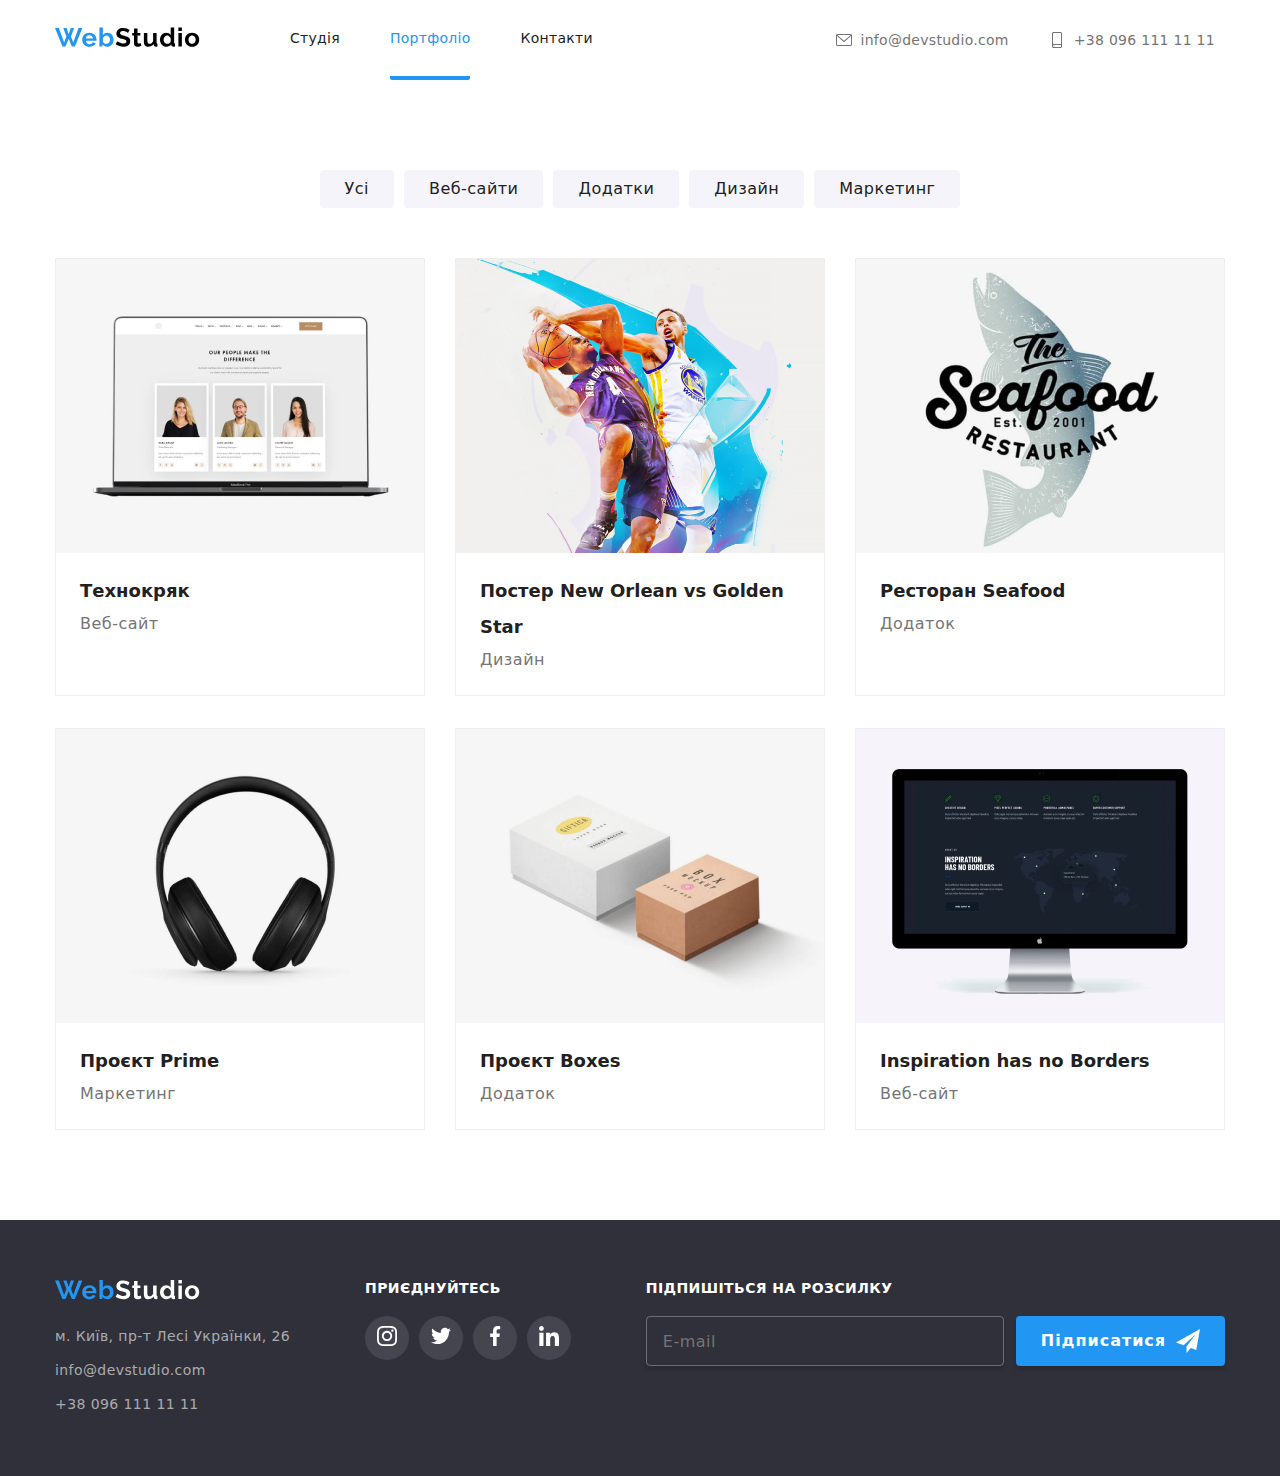
==== portfolio.html @ 39cbab8d "update 06/05" ====
<!DOCTYPE html>
<html lang="en">
<head>
    <meta charset="UTF-8">
    <meta name="viewport" content="width=device-width, initial-scale=1.0">
    <title>Porfolio</title>
    <link rel="stylesheet" type="text/css" href="./style.css" />
    <link rel="preconnect" href="https://fonts.googleapis.com" />
    <link rel="preconnect" href="https://fonts.gstatic.com" crossorigin />
    <link
      rel="stylesheet"
      href="https://cdnjs.cloudflare.com/ajax/libs/modern-normalize/1.0.0/modern-normalize.min.css"
    />

    <link
      href="https://fonts.googleapis.com/css2?family=Grandstander:ital,wght@0,100..900;1,100..900&family=Kodchasan:wght@700&family=Montserrat+Alternates:ital,wght@0,100;0,200;0,300;0,400;0,500;0,600;0,700;0,800;0,900;1,100;1,200;1,300;1,400;1,500;1,600;1,700;1,800;1,900&family=Roboto:ital,wght@0,100;0,300;0,400;0,500;0,700;0,900;1,100;1,300;1,400;1,500;1,700;1,900&display=swap"
      rel="stylesheet"
    />
</head>
<body>
    <header class="header">
        <div class="container">
          <div class="header-wraper">
            <a href="#">
              <img
                class="header-img"
                src="./images/WebStudio.svg"
                width="145"
                height="31"
              />
            </a>
  
            <nav class="nav-wraper">
              <ul class="header-list">
                <li class="header-item">
                  <a href="/index.html">Студія</a>
                </li>
                <li class="header-item active">
                  <a href="/portfolio.html">Портфоліо</a>
                </li>
                <li class="header-item">
                  <a href="#footer">Контакти</a>
                </li>
              </ul>
            </nav>
            <address class="address-wraper">
              <a class="header-link email" href="mailto:info@devstudio.com"
                >info@devstudio.com</a
              >
              <a class="header-link phone" href="tel:+380961111111"
                >+38 096 111 11 11</a
              >
            </address>
          </div>
        </div>
      </header>
      <main> 
        <section class="portfolio-section">
            <h1 class="portfolio-title">Наше портфолио</h1>
            <div class="container">
            <ul class="filter-list">
                <li class="filter-item">Усі</li>
                <li class="filter-item">Веб-сайти</li>
                <li class="filter-item">Додатки</li>
                <li class="filter-item">Дизайн</li>
                <li class="filter-item">Маркетинг</li>
            </ul>
            <ul class="portfolio-list">
                <li class="portfolio-item">
                    <a href="#">
                        <div class="thumb">
                            <img src="./images/laptop.png" alt="картинка"/>
                            <div class="thumb-overlay">Ресурс пропонує комплексні пропозиції з різним рівнем функціоналу та сервісів. Все це дозволить відвідувачу отримати вичерпні відомості про компанію чи приватну особу.</div>
                        </div>
                        <div class="description-box">
                            <h3>Технокряк </h3>
                            <p>Веб-сайт</p>
                        </div>
                    </a>
                </li>
                <li class="portfolio-item">
                    <a href="#">
                        <div class="thumb">
                            <img src="./images/poster.png" alt="картинка"/>
                            <div class="thumb-overlay">Ресурс пропонує комплексні пропозиції з різним рівнем функціоналу та сервісів. Все це дозволить відвідувачу отримати вичерпні відомості про компанію чи приватну особу.</div>
                        </div>
                        <div class="description-box">
                            <h3>Постер New Orlean vs Golden Star </h3>
                            <p>Дизайн</p>
                        </div>
                    </a>
                </li>
                <li class="portfolio-item">
                    <a href="#">
                        <div class="thumb">
                            <img src="./images/poster2.png" alt="картинка"/>
                            <div class="thumb-overlay">Ресурс пропонує комплексні пропозиції з різним рівнем функціоналу та сервісів. Все це дозволить відвідувачу отримати вичерпні відомості про компанію чи приватну особу.</div>
                        </div>
                        <div class="description-box">
                            <h3>Ресторан Seafood</h3>
                            <p>Додаток</p>
                        </div>
                    </a>
                </li>
                <li class="portfolio-item">
                    <a href="#">
                        <div class="thumb">
                            <img src="./images/poster3.png" alt="картинка"/>
                            <div class="thumb-overlay">Ресурс пропонує комплексні пропозиції з різним рівнем функціоналу та сервісів. Все це дозволить відвідувачу отримати вичерпні відомості про компанію чи приватну особу.</div>
                        </div>
                        <div class="description-box">
                            <h3>Проєкт Prime</h3>
                            <p>Маркетинг</p>
                        </div>
                    </a>
                </li>
                <li class="portfolio-item">
                    <a href="#">
                        <div class="thumb">
                            <img src="./images/poster4.png" alt="картинка"/>
                            <div class="thumb-overlay">Ресурс пропонує комплексні пропозиції з різним рівнем функціоналу та сервісів. Все це дозволить відвідувачу отримати вичерпні відомості про компанію чи приватну особу.</div>
                        </div>
                        <div class="description-box">
                            <h3>Проєкт Boxes</h3>
                            <p>Додаток</p>
                        </div>
                    </a>
                </li>
                <li class="portfolio-item">
                    <a href="#">
                        <div class="thumb">
                            <img src="./images/poster5.png" alt="картинка"/>
                            <div class="thumb-overlay">Ресурс пропонує комплексні пропозиції з різним рівнем функціоналу та сервісів. Все це дозволить відвідувачу отримати вичерпні відомості про компанію чи приватну особу.</div>
                        </div>
                        <div class="description-box">
                            <h3>Inspiration has no Borders</h3>
                            <p>Веб-сайт</p>
                        </div>
                    </a>
                </li>
            </ul>
        </div>
        </section>
      </main>
    <!-- footer -->
    <footer id="footer">
        <div class="container">
          <div class="footer-wraper">
            <address>
              <a href="/index.html"
                ><img src="./images/WebStudio_white.svg" alt="site-logo"
              /></a>
              <ul class="adress-list">
                <li class="adress-item">
                  <a
                    href="https://maps.app.goo.gl/xjwwXHr3eeSbqY2g6"
                    target="_blank"
                    >м. Київ, пр-т Лесі Українки, 26</a
                  >
                </li>
                <li class="adress-item">
                  <a href="mailto:info@devstudio.com">info@devstudio.com</a>
                </li>
                <li class="adress-item">
                  <a href="tel:+380961111111">+38 096 111 11 11</a>
                </li>
              </ul>
            </address>
            <div class="social-wraper">
              <h2>приєднуйтесь</h2>
              <ul class="social-list">
                <li class="social-item">
                  <a href="#">
                    <svg width="20" height="20" fill="#fff">
                      <use
                        href="./images/icons/sprite.svg#icon-instagram_new"
                      ></use>
                    </svg>
                  </a>
                </li>
                <li class="social-item">
                  <a href="#">
                    <svg width="20" height="20" fill="#fff">
                      <use
                        href="./images/icons/sprite.svg#icon-twitter-new"
                      ></use>
                    </svg>
                  </a>
                </li>
                <li class="social-item">
                  <a href="#">
                    <svg width="20" height="20" fill="#fff">
                      <use
                        href="./images/icons/sprite.svg#icon-facebook-new"
                      ></use>
                    </svg>
                  </a>
                </li>
                <li class="social-item">
                  <a href="#">
                    <svg width="20" height="20" fill="#fff">
                      <use
                        href="./images/icons/sprite.svg#icon-linkedin_new"
                      ></use>
                    </svg>
                  </a>
                </li>
              </ul>
            </div>
            <div class="form-wraper">
              <h2>Підпишіться на розсилку</h2>
              <form class="footer-form">
                <input class="form-input" type="email" placeholder="E-mail"/>
                <button type="button" class="form-btn">Підписатися
                  <svg width="24" height="24" fill="#fff">
                    <use
                      href="./images/icons/sprite.svg#icon-send"
                    ></use>
                  </svg>
                </button>
              </form>
            </div>
          </div>
        </div>
      </footer>
</body>
</html>
---- style.css ----
*,
*::before,
*::after {
  box-sizing: border-box;
}

body {
  font-family: "Roboto", sans-serif;
  font-style: normal;
  color: #212121;
  margin: 0;
}

h1,
h2,
h3,
h4 {
  font-weight: 700px;
  margin: 0;
}

ul {
  list-style: none;
  padding: 0;
  margin: 0;
}

p {
  margin: 0;
}

a {
  text-decoration: none;
  color: currentcolor;
}

main {
  padding: 80px 0 0 0;
}

.header {
  height: 80px;
  display: flex;
  position: fixed;
  background-color: #fff;
  width: 100%;
  z-index: 1;
}

.container {
  padding: 0 15px;
  margin: 0 auto;
  width: 1200px;
  /* @media screen and (min-width: 480px ){
        width: 480px;
    }
    @media screen and (min-width: 768px ){
        width: 768px;
    }
    @media screen and (min-width: 1200px ){
        width: 1200px;
    } */
}

/* style header */

.header-wraper {
  display: flex;
  align-items: center;
  height: 100%;
}

.nav-wraper {
  margin-left: 90px;
  height: 100%;
}

.header-list {
  display: flex;
  height: 100%;
}
.header-item {
  display: flex;
  align-items: center;
  font-size: 14px;
  font-style: normal;
  font-weight: 500;
  line-height: normal;
  letter-spacing: 0.28px;
  margin-left: 50px;
  border-bottom: solid 4px transparent;
}
.header-item:first-child {
  margin-left: 0;
}
.header-item > a {
  padding: 5px 0;
}
.header-item:hover {
  color: #2196f3;
  border-bottom: solid 4px #2196f3;
  border-radius: 2px;
}
.active {
  color: #2196f3;
  border-bottom: solid 4px #2196f3;
  border-radius: 2px;
}
.header-item:active {
  color: #2196f3;
}

.address-wraper {
  margin-left: auto;
}
.header-link {
  padding: 5px 10px 5px 25px;
  color: #757575;
  font-size: 14px;
  font-style: normal;
  font-weight: 500;
  line-height: normal;
  letter-spacing: 0.28px;
}
/* .header-link:hover{
    color: #2196F3;
} */

.email {
  display: inline-block;
  background-image: url(./images/icons/envelope.svg);
  background-repeat: no-repeat;
  background-size: 16px 16px;
  background-position: left;
}
.header-link.email:hover {
  filter: invert(46%) sepia(39%) saturate(2694%) hue-rotate(185deg)
    brightness(99%) contrast(93%);
}
.phone {
  display: inline-block;
  background-image: url(./images/icons/smartphone.svg);
  background-repeat: no-repeat;
  background-size: 16px 16px;
  background-position: left;
  margin-left: 25px;
}
.header-link.phone:hover {
  filter: invert(46%) sepia(39%) saturate(2694%) hue-rotate(185deg)
    brightness(99%) contrast(93%);
}

/* section hero */

.hero-section {
  background-image: linear-gradient(
      rgba(47, 48, 58, 0.4),
      rgba(47, 48, 58, 0.4)
    ),
    url(./images/Img.png);
  background-repeat: no-repeat;
  background-position: center;
  height: 600px;
  /* text-align: center;
    align-content: center; */
  display: flex;
  flex-direction: column;
  justify-content: center;
  align-items: center;
  max-width: 1600px;
  margin: 0 auto;
}
.hero-title {
  color: #fff;
  text-align: center;
  font-size: 44px;
  font-weight: 900;
  line-height: 60px; /* 136.364% */
  letter-spacing: 2.64px;
  text-transform: uppercase;
  width: 690px;
  margin-top: 0;
  margin-bottom: 30px;
}
.hero-btn {
  display: flex;
  justify-content: center;
  align-items: center;
  border-radius: 4px;
  background: #2196f3;
  box-shadow: 0px 4px 4px 0px rgba(0, 0, 0, 0.15);
  color: #fff;
  font-family: Roboto;
  font-size: 16px;
  font-style: normal;
  font-weight: 700;
  line-height: 30px; /* 187.5% */
  letter-spacing: 0.96px;
  padding: 10px 32px;
  border: none;
}
/* section benefit */

.benefit {
  padding: 90px 0 110px 0;
}

.benefit-title {
  display: none;
}
.benefit-list {
  display: flex;
  justify-content: space-between;
}
.benefit-item {
  width: 270px;
}
.benefit-item_image {
  width: 100%;
  height: 120px;
  background-color: #f5f4fa;
  background-repeat: no-repeat;
  background-position: center;
}
.first {
  background-image: url(./images//icons/antenna.svg);
}
.second {
  background-image: url(./images//icons/clock.svg);
}
.third {
  background-image: url(./images//icons/diagram.svg);
}
.fourth {
  background-image: url(./images//icons/astronaut.svg);
}

.benefit-item_title {
  font-size: 14px;
  line-height: normal;
  letter-spacing: 0.42px;
  text-transform: uppercase;
  margin-top: 30px;
}
.benefit-item_text {
  color: #757575;
  font-size: 14px;
  font-weight: 400;
  line-height: 24px;
  letter-spacing: 0.42px;
  margin-top: 10px;
}
/* section about */
.about {
  padding: 0 0 90px 0;
}
.about-title {
  text-align: center;
  font-size: 36px;
  line-height: normal;
  letter-spacing: 1.08px;
}

.about-list {
  display: flex;
  justify-content: space-between;
  margin-top: 50px;
}

.about-item {
  position: relative;
}

.about-item img {
  display: block;
}
.about-item_overlay {
  position: absolute;
  bottom: 0;
  left: 0;
  display: flex;
  justify-content: center;
  align-items: center;
  width: 100%;
  height: 70px;
  background-color: rgba(47, 48, 58, 0.8);
  color: #fff;
  font-size: 14px;
  font-weight: 700;
  line-height: normal;
  letter-spacing: 0.42px;
  text-transform: uppercase;
}

/* section team */
.team {
  padding: 90px 0;
  background-color: #f5f4fa;
}
.team-title {
  text-align: center;
  font-size: 36px;
  line-height: normal;
  letter-spacing: 1.08px;
}
.team-list {
  display: flex;
  justify-content: space-between;
  margin-top: 50px;
}
.team-item {
  width: 270px;
  border-radius: 0px 0px 4px 4px;
  background: #fff;
  box-shadow: 0px 1px 3px 0px rgba(0, 0, 0, 0.12),
    0px 1px 1px 0px rgba(0, 0, 0, 0.14), 0px 2px 1px 0px rgba(0, 0, 0, 0.2);
}

.team-item_title {
  text-align: center;
  font-size: 16px;
  font-weight: 500;
  line-height: normal;
  letter-spacing: 0.48px;
  margin-top: 30px;
}
.team-item_text {
  color: #757575;
  text-align: center;
  font-size: 16px;
  font-weight: 400;
  line-height: normal;
  letter-spacing: 0.48px;
  margin-top: 10px;
}
.team-item_list {
  padding: 16px 32px 30px 32px;
  display: flex;
  justify-content: space-between;
}

.team-item_item {
  border-radius: 50%;
  width: 44px;
  height: 44px;
  display: flex;
  justify-content: center;
  align-items: center;
}

.team-item_item a {
  display: flex;
  justify-content: center;
  align-items: center;
  width: 100%;
  height: 100%;
}

.team-item_item:hover {
  background-color: #2196f3;
}
.team-item_item:hover svg path {
  fill: #fff;
}

/* section-clients */
.clients-section {
  padding: 90px 0 90px 0;
}

.clients-title {
  text-align: center;
  font-size: 36px;
  line-height: normal;
  letter-spacing: 1.08px;
}

.clients-list {
  display: flex;
  justify-content: space-between;
  align-items: center;
  margin-top: 50px;
}

.clients-item {
  width: 170px;
  height: 92px;
  border-radius: 4px;
  border: 1px solid #afb1b8;
}
.clients-item a {
  width: 100%;
  height: 100%;
  display: flex;
  justify-content: center;
  align-items: center;
}

.clients-item:hover {
  border-color: #2196f3;
}
.clients-item:hover svg {
  fill: #2196f3;
}
/* footer-section */

footer {
  padding: 60px 0;
  background-color: #2f303a;
}
.footer-wraper {
  display: flex;
  justify-content: space-between;
  align-items: flex-start;
}
.adress-list {
  margin-top: 20px;
}
.adress-item {
  margin-top: 10px;
  color: rgba(255, 255, 255, 0.6);
  font-size: 14px;
  font-weight: 400;
  line-height: 24px; /* 171.429% */
  letter-spacing: 0.42px;
  font-style: normal;
}
.adress-item:first-child {
  margin-top: 0;
}

.adress-item:hover {
  color: #fff;
}
.social-wraper h2 {
  color: #fff;
  font-size: 14px;
  line-height: normal;
  letter-spacing: 0.42px;
  text-transform: uppercase;
}

.social-list {
  display: flex;
  justify-content: space-between;
  align-items: center;
  margin-top: 20px;
}

.social-item {
  width: 44px;
  height: 44px;
  background-color: rgba(255, 255, 255, 0.1);
  border-radius: 50%;
  display: flex;
  justify-content: center;
  align-items: center;
  margin-left: 10px;
}

.social-item:first-child {
  margin-left: 0;
}
.social-item svg path {
  fill: #fff;
}

.social-item:hover {
  background-color: #2196f3;
}

.form-wraper h2 {
  color: #fff;
  font-size: 14px;
  line-height: normal;
  letter-spacing: 0.42px;
  text-transform: uppercase;
}

.footer-form {
  display: flex;
  margin-top: 20px;
}

.form-input {
  width: 358px;
  height: 50px;
  border-radius: 4px;
  border: 1px solid rgba(255, 255, 255, 0.3);
  background: rgba(33, 150, 243, 0);
  box-shadow: 0px 4px 4px 0px rgba(0, 0, 0, 0.15);
  color: rgba(255, 255, 255, 0.6);
  font-size: 16px;
  font-weight: 400;
  line-height: 20px; /* 125% */
  letter-spacing: 0.48px;
  padding: 15px 16px;
}

.form-btn {
  padding: 0 25px;
  height: 50px;
  border-radius: 4px;
  background: #2196f3;
  box-shadow: 0px 4px 4px 0px rgba(0, 0, 0, 0.15);
  color: #fff;
  text-align: center;
  font-size: 16px;
  font-weight: 700;
  line-height: 30px;
  letter-spacing: 0.96px;
  border: none;
  margin-left: 12px;
  cursor: pointer;
  display: flex;
  justify-content: center;
  align-items: center;
}

.form-btn:hover {
  background-color: #188ce8;
}

.form-btn svg {
  margin-left: 10px;
}

/* portfolio-sections */

.portfolio-section {
  padding: 90px 0;
}

.portfolio-title{
    display: none;
}
.filter-list {
  display: flex;
  justify-content: center;
  align-items: center;
  gap: 15px 10px;
}

.filter-item {
  padding: 6px 25px;
  height: 38px;
  border-radius: 4px;
  background: #f5f4fa;
  color: #212121;
  text-align: center;
  font-size: 16px;
  font-weight: 500;
  line-height: 26px;
  letter-spacing: 0.48px;
  cursor: pointer;
}

.filter-item:hover{
    color: #fff;
    border-radius: 4px;
    background-color: #2196F3;
    box-shadow: 0px 3px 1px 0px rgba(0, 0, 0, 0.10), 0px 1px 2px 0px rgba(0, 0, 0, 0.08), 0px 2px 2px 0px rgba(0, 0, 0, 0.12);
}

.portfolio-list{
    display: flex;
    justify-content: space-between;
    flex-wrap: wrap;
    gap: 32px 30px;
    margin-top: 50px;
}
.portfolio-item{
    width: 370px;
    border: 1px solid #EEE;

}
.portfolio-item:hover .thumb-overlay{
    transform: translateY(0);
}

.thumb{
    width: 100%;
    height: 294px;
    position: relative;
    overflow: hidden;
}
.thumb img{
    display: block;
}
 


.thumb-overlay{
    position: absolute;
    top: 0;
    left: 0;
    width: 100%;
    height: 100%;
    background: rgba(33, 150, 243, 0.90);
    display: flex;
    justify-content: center;
    transform: translateY(+100%);
    transition: transform 250ms ease;
    color: #FFF;
    font-size: 18px;
    font-weight: 400;
    line-height: 28px;
    letter-spacing: 0.54px;
    padding: 60px 24px;
}

.description-box{
    padding: 20px 24px;
    
}

.description-box h3{
    font-size: 18px;
    line-height: 36px; 
    
}

.description-box p{
    color: #757575;
    font-size: 16px;
    font-weight: 400;
    line-height: 30px; 
    letter-spacing: 0.48px;
    margin-top: auto;
}
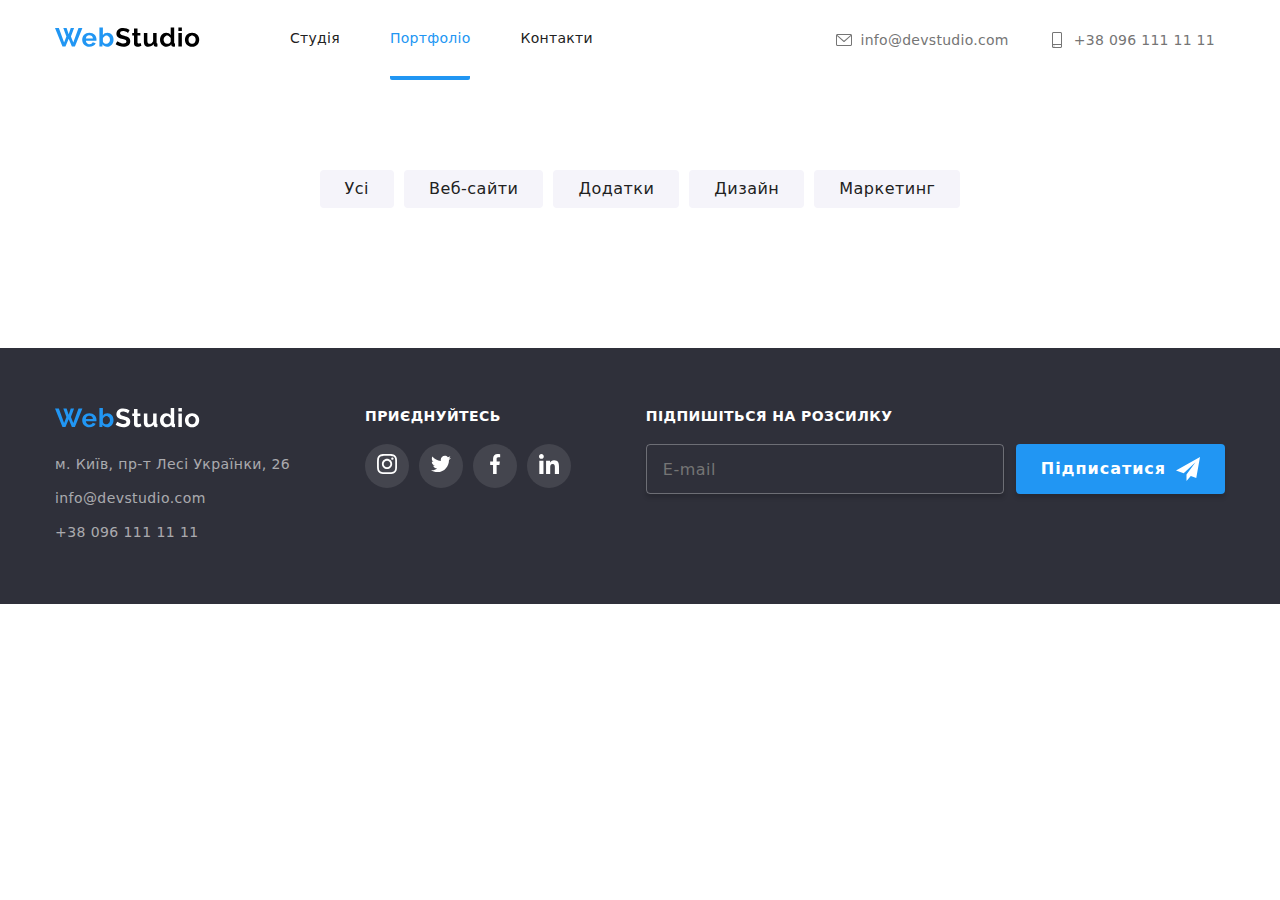
==== commit 85e2a346: "update script" ====
--- a/portfolio.html
+++ b/portfolio.html
@@ -33,10 +33,10 @@
             <nav class="nav-wraper">
               <ul class="header-list">
                 <li class="header-item">
-                  <a href="/index.html">Студія</a>
+                  <a href="./">Студія</a>
                 </li>
                 <li class="header-item active">
-                  <a href="/portfolio.html">Портфоліо</a>
+                  <a href="./portfolio.html">Портфоліо</a>
                 </li>
                 <li class="header-item">
                   <a href="#footer">Контакти</a>
@@ -59,14 +59,14 @@
             <h1 class="portfolio-title">Наше портфолио</h1>
             <div class="container">
             <ul class="filter-list">
-                <li class="filter-item">Усі</li>
-                <li class="filter-item">Веб-сайти</li>
-                <li class="filter-item">Додатки</li>
-                <li class="filter-item">Дизайн</li>
-                <li class="filter-item">Маркетинг</li>
+                <li class="filter-item" data-filter="all">Усі</li>
+                <li class="filter-item" data-filter="Веб-сайти">Веб-сайти</li>
+                <li class="filter-item" data-filter="Додатки">Додатки</li>
+                <li class="filter-item" data-filter="Дизайн">Дизайн</li>
+                <li class="filter-item" data-filter="Маркетинг">Маркетинг</li>
             </ul>
             <ul class="portfolio-list">
-                <li class="portfolio-item">
+                <li class="portfolio-item" data-item="Веб-сайти">
                     <a href="#">
                         <div class="thumb">
                             <img src="./images/laptop.png" alt="картинка"/>
@@ -78,7 +78,7 @@
                         </div>
                     </a>
                 </li>
-                <li class="portfolio-item">
+                <li class="portfolio-item" data-item="Дизайн">
                     <a href="#">
                         <div class="thumb">
                             <img src="./images/poster.png" alt="картинка"/>
@@ -90,7 +90,7 @@
                         </div>
                     </a>
                 </li>
-                <li class="portfolio-item">
+                <li class="portfolio-item" data-item="Додатки">
                     <a href="#">
                         <div class="thumb">
                             <img src="./images/poster2.png" alt="картинка"/>
@@ -102,7 +102,7 @@
                         </div>
                     </a>
                 </li>
-                <li class="portfolio-item">
+                <li class="portfolio-item" data-item="Маркетинг">
                     <a href="#">
                         <div class="thumb">
                             <img src="./images/poster3.png" alt="картинка"/>
@@ -114,7 +114,7 @@
                         </div>
                     </a>
                 </li>
-                <li class="portfolio-item">
+                <li class="portfolio-item" data-item="Додатки">
                     <a href="#">
                         <div class="thumb">
                             <img src="./images/poster4.png" alt="картинка"/>
@@ -126,7 +126,7 @@
                         </div>
                     </a>
                 </li>
-                <li class="portfolio-item">
+                <li class="portfolio-item" data-item="Веб-сайти">
                     <a href="#">
                         <div class="thumb">
                             <img src="./images/poster5.png" alt="картинка"/>
@@ -223,5 +223,6 @@
           </div>
         </div>
       </footer>
+      <script src="./js/filter.js"></script>
 </body>
 </html>--- a/style.css
+++ b/style.css
@@ -50,16 +50,16 @@
 .container {
   padding: 0 15px;
   margin: 0 auto;
-  width: 1200px;
-  /* @media screen and (min-width: 480px ){
+  width: 100%;
+  @media screen and (min-width: 480px ){
         width: 480px;
     }
     @media screen and (min-width: 768px ){
         width: 768px;
     }
     @media screen and (min-width: 1200px ){
-        width: 1200px;
-    } */
+      width: 1200px;
+    }
 }
 
 /* style header */
@@ -387,6 +387,7 @@
   height: 92px;
   border-radius: 4px;
   border: 1px solid #afb1b8;
+  
 }
 .clients-item a {
   width: 100%;
@@ -398,9 +399,18 @@
 
 .clients-item:hover {
   border-color: #2196f3;
+  animation: rotateY 5000ms infinite    500ms;
+  
+}
+.clients-item svg {
+  transition: fill 500ms linear, transform 500ms ease-in-out;
+
+  
 }
 .clients-item:hover svg {
   fill: #2196f3;
+  transform: scale(1.5);
+  
 }
 /* footer-section */
 
@@ -564,7 +574,7 @@
 
 .portfolio-list{
     display: flex;
-    justify-content: space-between;
+    /* justify-content: space-between; */
     flex-wrap: wrap;
     gap: 32px 30px;
     margin-top: 50px;
@@ -572,7 +582,11 @@
 .portfolio-item{
     width: 370px;
     border: 1px solid #EEE;
-
+   display: none;
+
+}
+.portfolio-item.filtred{
+  display: block;
 }
 .portfolio-item:hover .thumb-overlay{
     transform: translateY(0);
@@ -627,4 +641,26 @@
     line-height: 30px; 
     letter-spacing: 0.48px;
     margin-top: auto;
-}+}
+
+
+
+
+@keyframes rotateY {
+  0% {
+    transform: perspective(400px) rotateY(0deg);
+  }
+  25% {
+    transform: perspective(400px) rotateY(60deg);
+  }
+
+  50% {
+    transform: perspective(400px) rotateY(-60deg);
+  }
+  75% {
+    transform: perspective(400px) rotateY(600deg);
+  }
+  100% {
+    transform: perspective(400px) rotateY(0deg);
+  }
+}
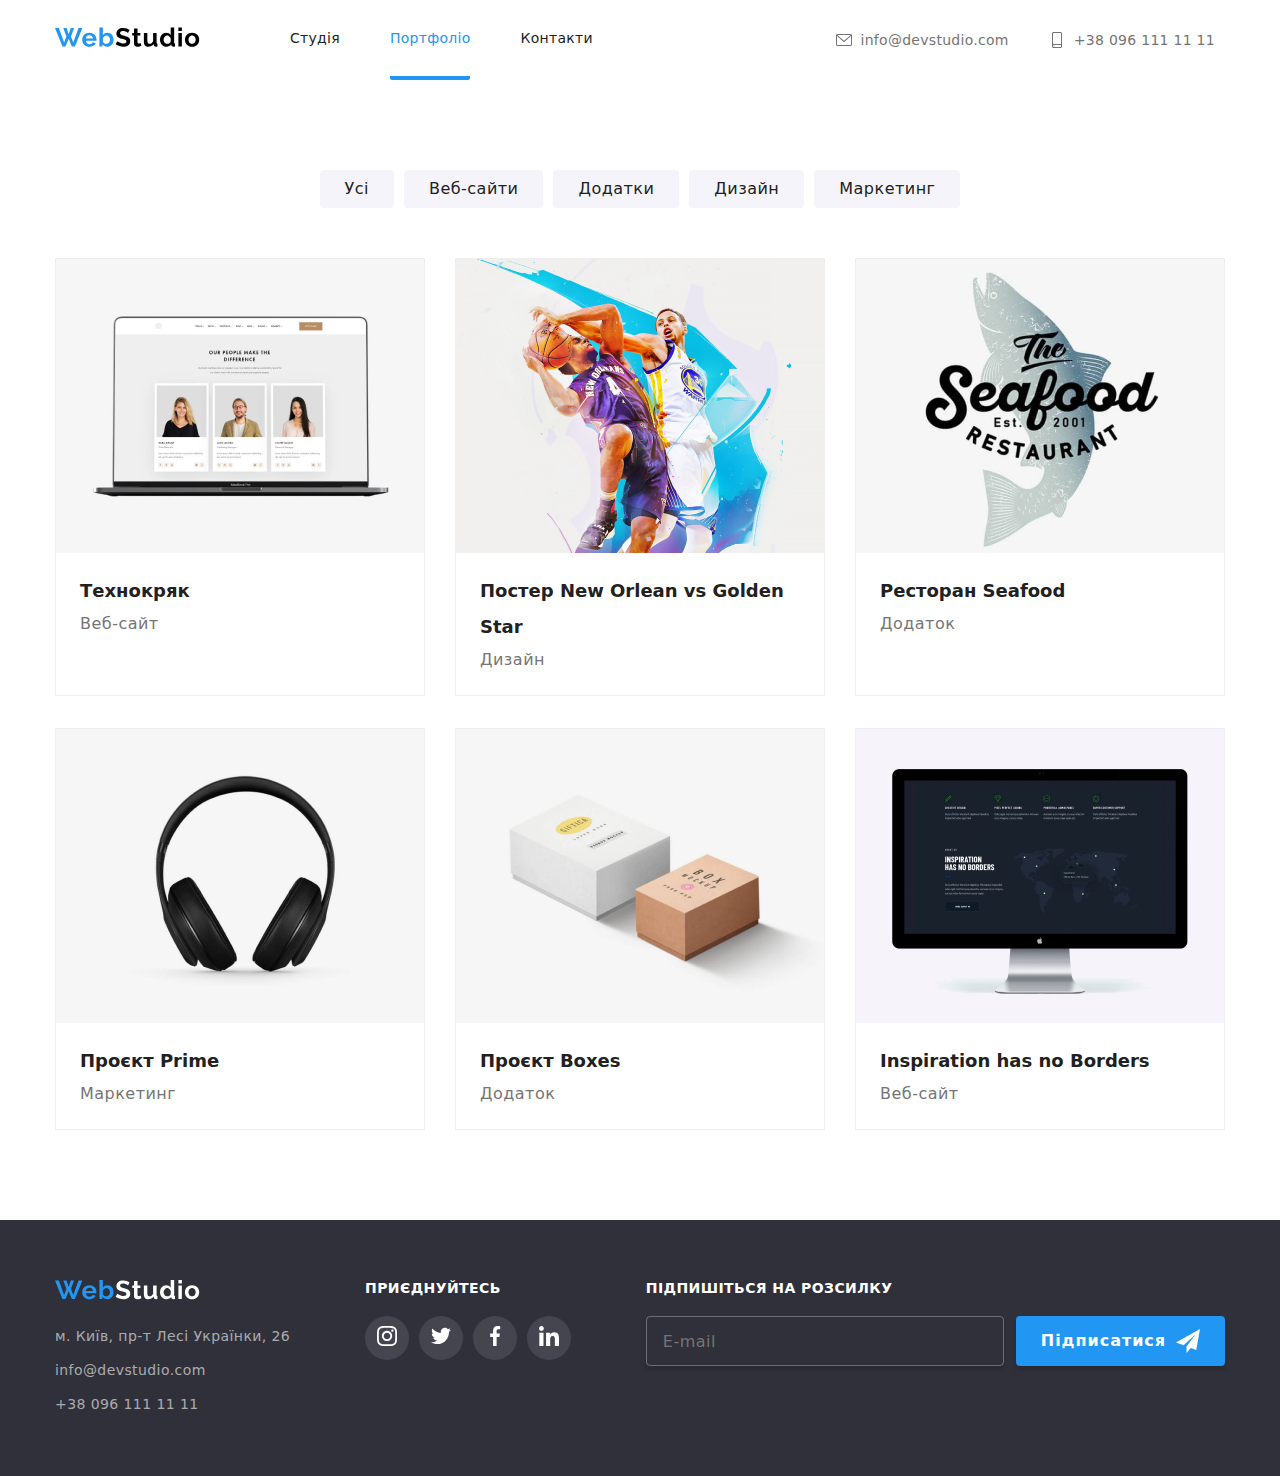
==== commit 3a577ecf: "update" ====
--- a/portfolio.html
+++ b/portfolio.html
@@ -66,7 +66,7 @@
                 <li class="filter-item" data-filter="Маркетинг">Маркетинг</li>
             </ul>
             <ul class="portfolio-list">
-                <li class="portfolio-item" data-item="Веб-сайти">
+                <li class="portfolio-item filtred" data-item="Веб-сайти">
                     <a href="#">
                         <div class="thumb">
                             <img src="./images/laptop.png" alt="картинка"/>
@@ -78,7 +78,7 @@
                         </div>
                     </a>
                 </li>
-                <li class="portfolio-item" data-item="Дизайн">
+                <li class="portfolio-item filtred" data-item="Дизайн">
                     <a href="#">
                         <div class="thumb">
                             <img src="./images/poster.png" alt="картинка"/>
@@ -90,7 +90,7 @@
                         </div>
                     </a>
                 </li>
-                <li class="portfolio-item" data-item="Додатки">
+                <li class="portfolio-item filtred" data-item="Додатки">
                     <a href="#">
                         <div class="thumb">
                             <img src="./images/poster2.png" alt="картинка"/>
@@ -102,7 +102,7 @@
                         </div>
                     </a>
                 </li>
-                <li class="portfolio-item" data-item="Маркетинг">
+                <li class="portfolio-item filtred" data-item="Маркетинг">
                     <a href="#">
                         <div class="thumb">
                             <img src="./images/poster3.png" alt="картинка"/>
@@ -114,7 +114,7 @@
                         </div>
                     </a>
                 </li>
-                <li class="portfolio-item" data-item="Додатки">
+                <li class="portfolio-item filtred" data-item="Додатки">
                     <a href="#">
                         <div class="thumb">
                             <img src="./images/poster4.png" alt="картинка"/>
@@ -126,7 +126,7 @@
                         </div>
                     </a>
                 </li>
-                <li class="portfolio-item" data-item="Веб-сайти">
+                <li class="portfolio-item filtred" data-item="Веб-сайти">
                     <a href="#">
                         <div class="thumb">
                             <img src="./images/poster5.png" alt="картинка"/>
--- a/style.css
+++ b/style.css
@@ -582,12 +582,13 @@
 .portfolio-item{
     width: 370px;
     border: 1px solid #EEE;
-   display: none;
+    display: none;
 
 }
 .portfolio-item.filtred{
   display: block;
 }
+
 .portfolio-item:hover .thumb-overlay{
     transform: translateY(0);
 }
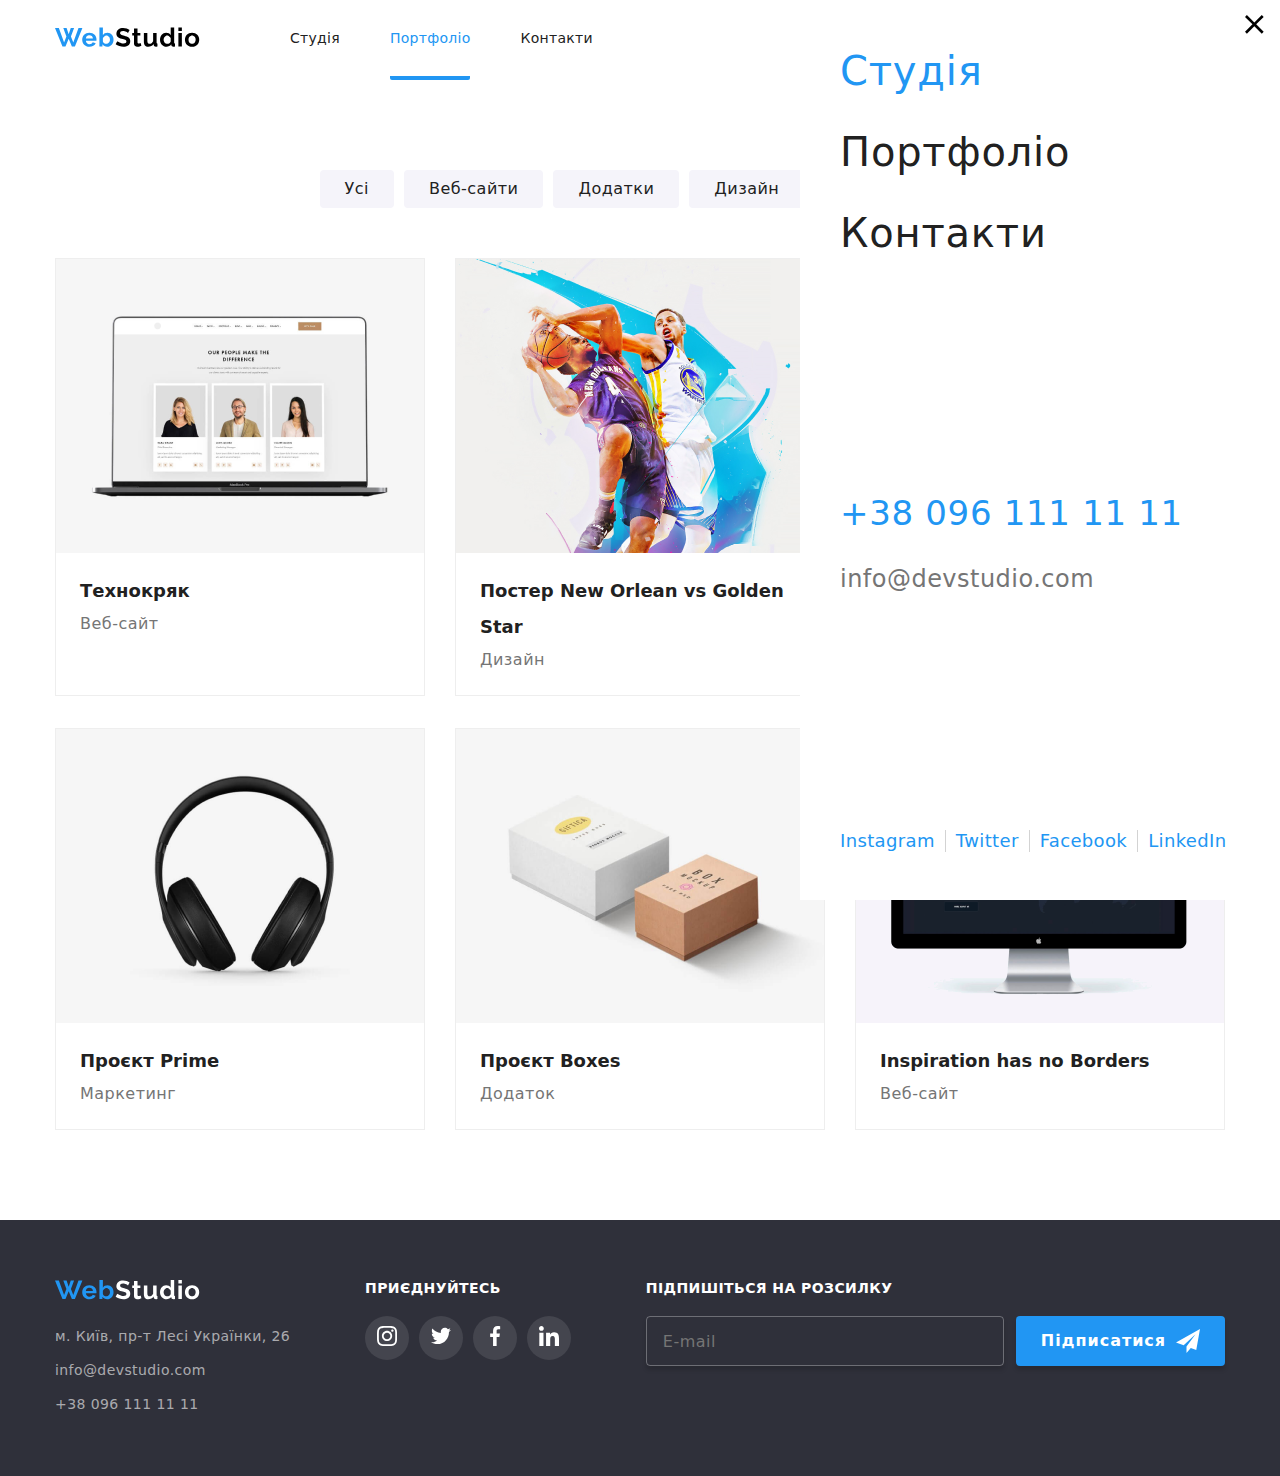
==== commit 6815eee2: "Lesson 10/06" ====
--- a/portfolio.html
+++ b/portfolio.html
@@ -51,6 +51,47 @@
                 >+38 096 111 11 11</a
               >
             </address>
+            <div class="mobile-menu_btn">
+              <svg width="20" height="20">
+                <use href="./images/icons/sprite.svg#icon-mobile-btn"></use>
+              </svg>
+            </div>
+            <div class="mobile-menu ">
+              <svg width="20" height="20" class="close-menu_btn">
+                <use href="./images/icons/sprite.svg#close-mobile-btn"></use>
+              </svg>
+              <nav class="mobile-nav_wraper">
+                <ul class="mobile-menu_list">
+                  <li class="mobile-item active">
+                    <a href="./">Студія</a>
+                  </li>
+                  <li class="mobile-item">
+                    <a href="./portfolio.html">Портфоліо</a>
+                  </li>
+                  <li class="mobile-item">
+                    <a href="#footer">Контакти</a>
+                  </li>
+                </ul>
+              </nav>
+              <address class="mobile-address_wraper">
+                <a class="mobile-link_phone" href="tel:+380961111111"
+                  >+38 096 111 11 11</a
+                >
+                <a class="mobile-link_email" href="mailto:info@devstudio.com"
+                  >info@devstudio.com</a
+                >
+              </address>
+              <ul class="mobile-social_list">
+                <li class="mobile-social_item">
+                  <a href="#">Instagram</a>
+                </li>
+                <li class="mobile-social_item">
+                  <a href="#">Twitter</a>
+                </li>
+                <li class="mobile-social_item"><a href="#">Facebook</a></li>
+                <li class="mobile-social_item"><a href="#">LinkedIn</a></li>
+              </ul>
+            </div>
           </div>
         </div>
       </header>
--- a/style.css
+++ b/style.css
@@ -71,8 +71,12 @@
 }
 
 .nav-wraper {
-  margin-left: 90px;
-  height: 100%;
+  display: none;
+  @media screen and (min-width: 768px ){
+    display: block;
+    margin-left: 90px;
+    height: 100%;
+}
 }
 
 .header-list {
@@ -101,7 +105,7 @@
   border-bottom: solid 4px #2196f3;
   border-radius: 2px;
 }
-.active {
+.header-item.active {
   color: #2196f3;
   border-bottom: solid 4px #2196f3;
   border-radius: 2px;
@@ -110,8 +114,17 @@
   color: #2196f3;
 }
 
+
 .address-wraper {
-  margin-left: auto;
+  display: none;
+  @media screen and (min-width: 768px) {
+    display: flex;
+    flex-direction: column;
+    margin-left: auto;
+  }
+  @media screen and (min-width: 1200px) {
+    flex-direction: row;
+  }
 }
 .header-link {
   padding: 5px 10px 5px 25px;
@@ -121,13 +134,13 @@
   font-weight: 500;
   line-height: normal;
   letter-spacing: 0.28px;
+  display: inline-block;
 }
 /* .header-link:hover{
     color: #2196F3;
 } */
 
 .email {
-  display: inline-block;
   background-image: url(./images/icons/envelope.svg);
   background-repeat: no-repeat;
   background-size: 16px 16px;
@@ -138,17 +151,26 @@
     brightness(99%) contrast(93%);
 }
 .phone {
-  display: inline-block;
   background-image: url(./images/icons/smartphone.svg);
   background-repeat: no-repeat;
   background-size: 16px 16px;
   background-position: left;
-  margin-left: 25px;
+  @media screen and (min-width: 1200px) {
+    margin-left: 25px;
+  }
 }
 .header-link.phone:hover {
   filter: invert(46%) sepia(39%) saturate(2694%) hue-rotate(185deg)
     brightness(99%) contrast(93%);
 }
+
+.mobile-menu_btn{
+  margin-left: auto;
+  @media screen and (min-width: 768px) {
+    display: none;
+  }
+}
+
 
 /* section hero */
 
@@ -157,10 +179,10 @@
       rgba(47, 48, 58, 0.4),
       rgba(47, 48, 58, 0.4)
     ),
-    url(./images/Img.png);
+    url(./images/Header_img_mob.png);
   background-repeat: no-repeat;
   background-position: center;
-  height: 600px;
+  height: 400px;
   /* text-align: center;
     align-content: center; */
   display: flex;
@@ -169,18 +191,57 @@
   align-items: center;
   max-width: 1600px;
   margin: 0 auto;
-}
+  background-size: cover;
+  @media screen and (min-width: 768px) {
+    background-image: linear-gradient(
+      rgba(47, 48, 58, 0.4),
+      rgba(47, 48, 58, 0.4)
+    ),
+    url(./images/Header_img_tab.png);
+    
+  }
+  @media screen and (min-width: 1200px) {
+    background-image: linear-gradient(
+      rgba(47, 48, 58, 0.4),
+      rgba(47, 48, 58, 0.4)
+    ),
+    url(./images/Img.png);
+    height: 600px;
+    
+  }
+}
+
+
+
+
+
+
+
+
+
 .hero-title {
   color: #fff;
   text-align: center;
-  font-size: 44px;
+  font-size: 26px;
   font-weight: 900;
-  line-height: 60px; /* 136.364% */
-  letter-spacing: 2.64px;
+  line-height: 42px; /* 136.364% */
+  letter-spacing: 1.56px;
   text-transform: uppercase;
-  width: 690px;
+  width: 100%;
   margin-top: 0;
   margin-bottom: 30px;
+  @media screen and (min-width: 480px) {
+    max-width: 390px;
+  }
+  @media screen and (min-width: 768px) {
+    
+  }
+  @media screen and (min-width: 1200px) {
+    font-size: 44px;
+    max-width: 690px;
+    letter-spacing: 2.64px;
+    line-height: 60px;
+  }
 }
 .hero-btn {
   display: flex;
@@ -210,10 +271,18 @@
 }
 .benefit-list {
   display: flex;
-  justify-content: space-between;
+  flex-wrap: wrap;
+  gap: 30px;
+  /* justify-content: space-between; */
 }
 .benefit-item {
-  width: 270px;
+  width: 100%;
+  @media screen and (min-width: 768px) {
+  width: 354px;
+  }
+  @media screen and (min-width: 1200px) {
+    width: 270px;
+  }
 }
 .benefit-item_image {
   width: 100%;
@@ -241,6 +310,10 @@
   letter-spacing: 0.42px;
   text-transform: uppercase;
   margin-top: 30px;
+  text-align: center;
+  @media screen and (min-width: 768px) {
+    text-align: start;
+  }
 }
 .benefit-item_text {
   color: #757575;
@@ -256,23 +329,50 @@
 }
 .about-title {
   text-align: center;
-  font-size: 36px;
-  line-height: normal;
-  letter-spacing: 1.08px;
+  font-size: 28px;
+  line-height: normal;
+  letter-spacing: 0.84px;
+  @media screen and (min-width: 1200px) {
+    font-size: 36px;
+    letter-spacing: 1.08px;
+  }
 }
 
 .about-list {
   display: flex;
+  flex-wrap: wrap;
   justify-content: space-between;
-  margin-top: 50px;
+  margin-top: 30px;
+  gap: 30px;
+  @media screen and (min-width: 768px) {
+    gap: unset;
+  }
+  @media screen and (min-width: 1200px) {
+    margin-top: 50px;
+  }
 }
 
 .about-item {
   position: relative;
+  width: 100%;
+  height: 240px;
+  @media screen and (min-width: 768px) {
+    width: 240px;
+  }
+  @media screen and (min-width: 1200px) {
+    width: auto;
+    height: auto;
+  }
 }
 
 .about-item img {
   display: block;
+  width: 100%;
+  height: 100%;
+  object-fit: cover;
+  @media screen and (min-width: 1200px) {
+    width: auto;
+  }
 }
 .about-item_overlay {
   position: absolute;
@@ -290,6 +390,7 @@
   line-height: normal;
   letter-spacing: 0.42px;
   text-transform: uppercase;
+
 }
 
 /* section team */
@@ -299,21 +400,42 @@
 }
 .team-title {
   text-align: center;
-  font-size: 36px;
-  line-height: normal;
-  letter-spacing: 1.08px;
+  font-size: 28px;
+  line-height: normal;
+  letter-spacing: 0.84px;
+  @media screen and (min-width: 1200px) {
+    font-size: 36px;
+    letter-spacing: 1.08px;
+  }
 }
 .team-list {
   display: flex;
-  justify-content: space-between;
-  margin-top: 50px;
+  flex-wrap: wrap;
+  justify-content: center;
+  margin-top: 30px;
+  gap: 30px;
+  @media screen and (min-width: 1200px) {
+    margin-top: 50px;
+  }
 }
 .team-item {
-  width: 270px;
+  width: 100%;
   border-radius: 0px 0px 4px 4px;
   background: #fff;
   box-shadow: 0px 1px 3px 0px rgba(0, 0, 0, 0.12),
     0px 1px 1px 0px rgba(0, 0, 0, 0.14), 0px 2px 1px 0px rgba(0, 0, 0, 0.2);
+    @media screen  and (min-width: 768px){
+      width:354px;
+      
+    }
+    @media screen  and (min-width: 1200px){
+      width: 270px;
+      
+    }
+}
+
+.team-item img{
+  width: 100%;
 }
 
 .team-item_title {
@@ -334,9 +456,12 @@
   margin-top: 10px;
 }
 .team-item_list {
-  padding: 16px 32px 30px 32px;
+  padding: 16px 0 30px 0;
+  width: 180px;
   display: flex;
   justify-content: space-between;
+  margin-left: auto;
+  margin-right: auto;
 }
 
 .team-item_item {
@@ -370,23 +495,45 @@
 
 .clients-title {
   text-align: center;
-  font-size: 36px;
-  line-height: normal;
-  letter-spacing: 1.08px;
+  font-size: 28px;
+  line-height: normal;
+  letter-spacing: 0.84px;
+  @media screen and (min-width: 1200px) {
+    font-size: 36px;
+    letter-spacing: 1.08px;
+  }
 }
 
 .clients-list {
   display: flex;
+  flex-wrap: wrap;
   justify-content: space-between;
   align-items: center;
-  margin-top: 50px;
+  margin-top: 30px;
+  gap: 30px;
+  @media screen and (min-width: 1200px) {
+    margin-top: 50px;
+  }
 }
 
 .clients-item {
-  width: 170px;
+  width: 100%;
   height: 92px;
   border-radius: 4px;
   border: 1px solid #afb1b8;
+
+  @media screen and (min-width: 400px) {
+    width: 170px;
+  }
+  @media screen and (min-width: 480px) {
+    width: 210px;
+  }
+  @media screen and (min-width: 768px) {
+    width: 226px;
+  }
+  @media screen and (min-width: 1200px) {
+    width: 170px;
+  }
   
 }
 .clients-item a {
@@ -420,8 +567,25 @@
 }
 .footer-wraper {
   display: flex;
-  justify-content: space-between;
-  align-items: flex-start;
+  flex-wrap: wrap;
+  justify-content: flex-start;
+  align-items: center;
+  flex-direction: column;
+  @media screen and (min-width: 768px) {
+    justify-content: space-around;
+    flex-direction: row;
+    align-items: flex-start;
+  }
+  @media screen and (min-width: 1200px) {
+    justify-content:space-between;
+    align-items: flex-start;
+  }
+}
+.footer-wraper address{
+  text-align: center;
+  @media screen and (min-width: 1200px) {
+    text-align: initial;
+  }
 }
 .adress-list {
   margin-top: 20px;
@@ -442,6 +606,16 @@
 .adress-item:hover {
   color: #fff;
 }
+.social-wraper {
+  text-align: center;
+  margin-top: 60px;
+  @media screen and (min-width: 768px) {
+    margin-top: 0;
+  }
+  @media screen and (min-width: 1200px) {
+    text-align: initial;
+  }
+}
 .social-wraper h2 {
   color: #fff;
   font-size: 14px;
@@ -479,6 +653,21 @@
   background-color: #2196f3;
 }
 
+.form-wraper{
+  width: 100%;
+  margin-top: 60px;
+  text-align: center;
+  @media screen and (min-width: 768px) {
+    
+    margin-left: auto;
+    margin-right: auto;
+  }
+  @media screen and (min-width: 1200px) {
+    margin: 0;
+    text-align: initial;
+    width: auto;
+  }
+}
 .form-wraper h2 {
   color: #fff;
   font-size: 14px;
@@ -488,12 +677,19 @@
 }
 
 .footer-form {
-  display: flex;
+  
+  display: flex;
+  flex-wrap: wrap;
   margin-top: 20px;
+  flex-direction: column;
+  align-items: center;
+@media screen and (min-width: 1200px) {
+  flex-direction: row;
+}
 }
 
 .form-input {
-  width: 358px;
+  width: 100%;
   height: 50px;
   border-radius: 4px;
   border: 1px solid rgba(255, 255, 255, 0.3);
@@ -505,9 +701,16 @@
   line-height: 20px; /* 125% */
   letter-spacing: 0.48px;
   padding: 15px 16px;
+  @media screen and (min-width: 480px) {
+    width: 450px;
+  }
+  @media screen and (min-width: 1200px) {
+    width: 358px;
+  }
 }
 
 .form-btn {
+  width: fit-content;
   padding: 0 25px;
   height: 50px;
   border-radius: 4px;
@@ -520,11 +723,15 @@
   line-height: 30px;
   letter-spacing: 0.96px;
   border: none;
-  margin-left: 12px;
+  margin-top: 20px;
   cursor: pointer;
   display: flex;
   justify-content: center;
   align-items: center;
+  @media screen and (min-width: 1200px) {
+    margin-top: 0;
+    margin-left: 12px;
+  }
 }
 
 .form-btn:hover {
@@ -546,9 +753,13 @@
 }
 .filter-list {
   display: flex;
+  flex-wrap: wrap;
+  justify-content: flex-start;
+  align-items: center;
+  gap: 15px 10px;
+@media screen and (min-width: 768px) {
   justify-content: center;
-  align-items: center;
-  gap: 15px 10px;
+}
 }
 
 .filter-item {
@@ -565,6 +776,13 @@
   cursor: pointer;
 }
 
+.filter-item.active{
+  color: #fff;
+    border-radius: 4px;
+    background-color: #2196F3;
+    box-shadow: 0px 3px 1px 0px rgba(0, 0, 0, 0.10), 0px 1px 2px 0px rgba(0, 0, 0, 0.08), 0px 2px 2px 0px rgba(0, 0, 0, 0.12);
+}
+
 .filter-item:hover{
     color: #fff;
     border-radius: 4px;
@@ -574,15 +792,23 @@
 
 .portfolio-list{
     display: flex;
-    /* justify-content: space-between; */
     flex-wrap: wrap;
     gap: 32px 30px;
     margin-top: 50px;
 }
 .portfolio-item{
-    width: 370px;
+    width: 100%;
     border: 1px solid #EEE;
     display: none;
+    @media screen and (min-width: 480px) {
+      width: 450px;
+    }
+    @media screen and (min-width: 768px) {
+      width: 354px;
+    }
+    @media screen and (min-width: 1200px) {
+      width: 370px;
+    }
 
 }
 .portfolio-item.filtred{
@@ -598,9 +824,13 @@
     height: 294px;
     position: relative;
     overflow: hidden;
+    
 }
 .thumb img{
     display: block;
+    width: 100%;
+    height: 100%;
+    object-fit: cover;
 }
  
 
@@ -644,8 +874,95 @@
     margin-top: auto;
 }
 
-
-
+/* mobile-menu */
+.mobile-menu{
+  position: absolute;
+  top: 0;
+  right: 0;
+  width: 100%;
+  height: 100vh;
+  background-color: #FFF;
+  padding: 48px 40px;
+  flex-direction: column;
+  display: flex;
+  @media screen and (min-width: 480px) {
+    width: 480px;
+  }
+  
+}
+.mobile-menu.is-active{
+
+}
+
+.close-menu_btn{
+  position: absolute;
+  top: 15px;
+  right: 15px;
+}
+
+.mobile-item{
+font-size: 40px;
+font-weight: 500;
+line-height: normal;
+letter-spacing: 0.8px;
+margin-top: 35px;
+}
+.mobile-item:first-child{
+  margin-top: 0;
+}
+
+.mobile-item.active{
+  color: #2196F3;
+}
+.mobile-item:hover{
+  color: #2196F3;
+}
+
+.mobile-address_wraper{
+  display: flex;
+  flex-direction: column;
+  margin-top: auto;
+}
+.mobile-link_phone{
+  color: #2196F3;
+  font-size: 34px;
+  font-style: normal;
+  font-weight: 500;
+  line-height: normal;
+  letter-spacing: 0.68px;
+}
+
+.mobile-link_email{
+  color: #757575;
+  font-size: 24px;
+  font-style: normal;
+  font-weight: 500px; 
+  line-height: normal;
+  letter-spacing: 0.48px;
+  margin-top: 32px;
+}
+
+.mobile-social_list{
+  display: flex;
+  margin-top: auto;
+}
+.mobile-social_item{
+  padding: 0 10px 0 10px;
+  border-right: solid 1px  rgba(33, 33, 33, 0.20);
+  color: #2196F3;
+  font-size: 18px;
+  font-style: normal;
+  font-weight: 500;
+  line-height: 22px; /* 122.222% */
+  letter-spacing: 0.36px;
+}
+.mobile-social_item:last-child{
+  border: none;
+  padding: 0 0 0 10px;
+}
+.mobile-social_item:first-child{
+  padding: 0 10px 0 0;
+}
 
 @keyframes rotateY {
   0% {
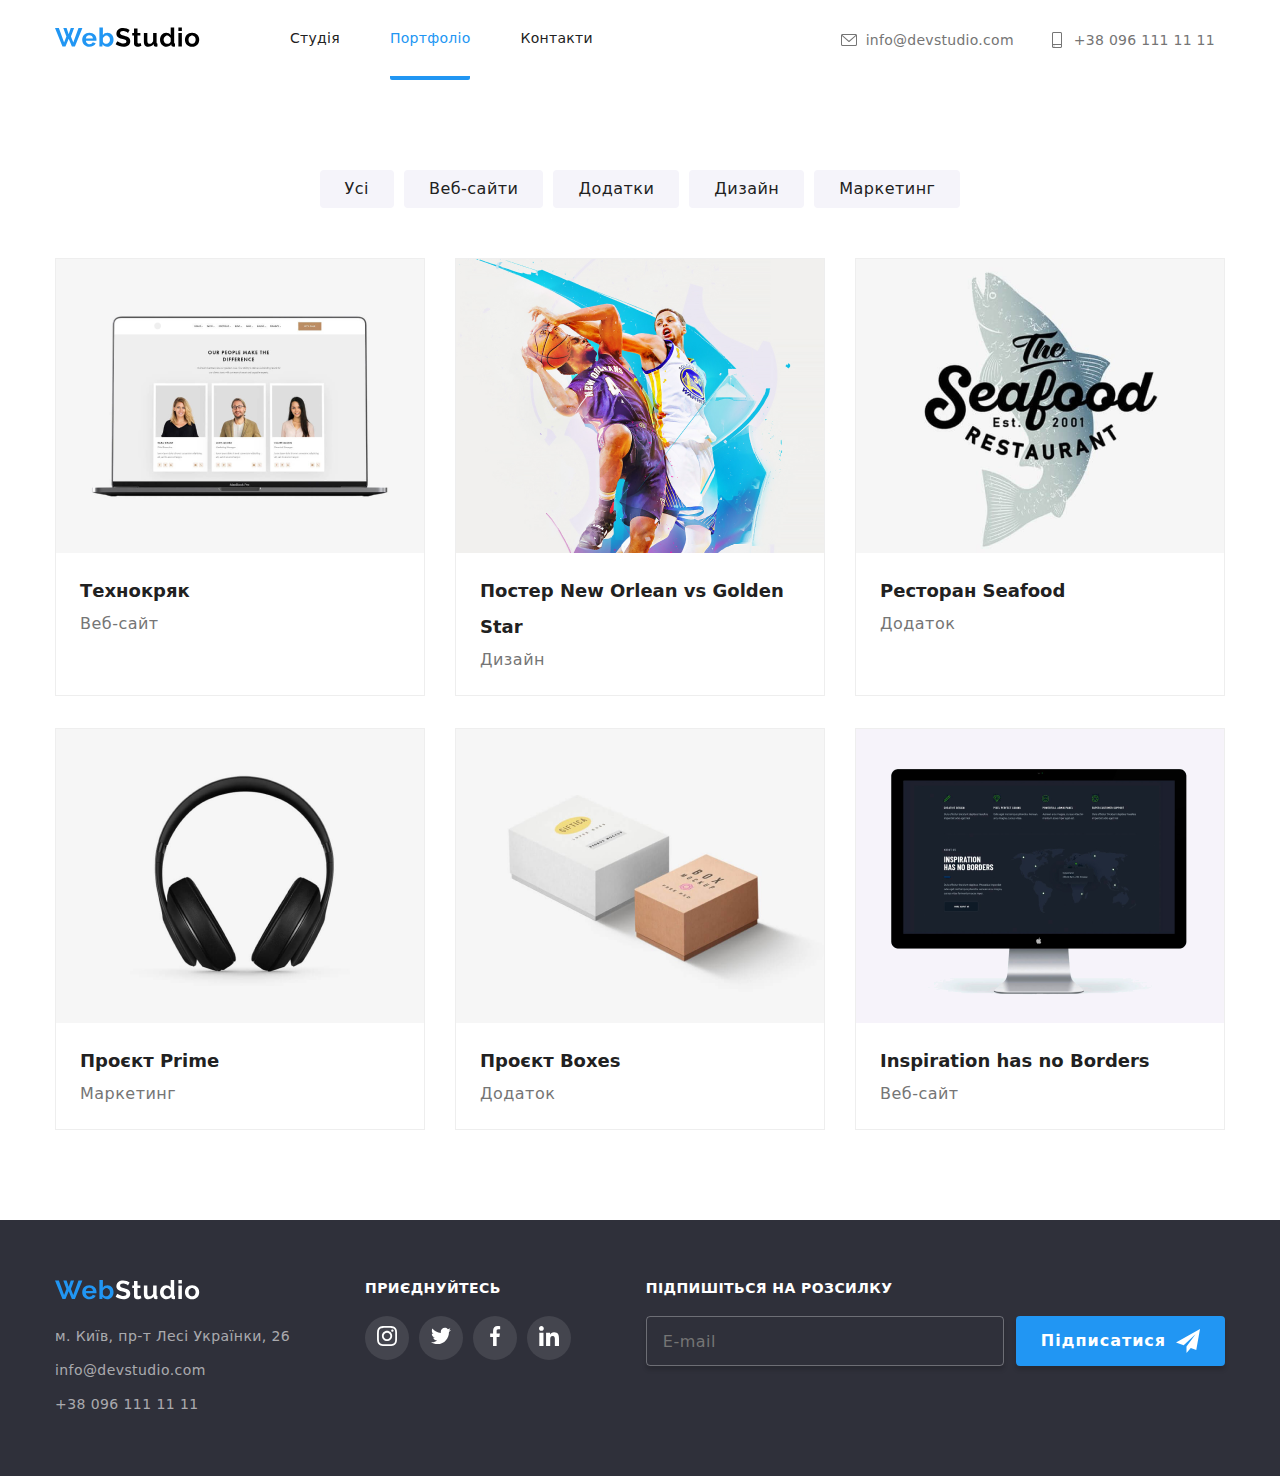
==== commit 57b31a10: "Update lesson 17/06" ====
--- a/portfolio.html
+++ b/portfolio.html
@@ -51,24 +51,24 @@
                 >+38 096 111 11 11</a
               >
             </address>
-            <div class="mobile-menu_btn">
+            <div class="mobile-menu_btn" data-open-modal>
               <svg width="20" height="20">
                 <use href="./images/icons/sprite.svg#icon-mobile-btn"></use>
               </svg>
             </div>
-            <div class="mobile-menu ">
-              <svg width="20" height="20" class="close-menu_btn">
+            <div class="mobile-menu" data-menu>
+              <svg width="20" height="20" class="close-menu_btn" data-modal-close>
                 <use href="./images/icons/sprite.svg#close-mobile-btn"></use>
               </svg>
               <nav class="mobile-nav_wraper">
                 <ul class="mobile-menu_list">
-                  <li class="mobile-item active">
+                  <li class="mobile-item " data-link>
                     <a href="./">Студія</a>
                   </li>
-                  <li class="mobile-item">
+                  <li class="mobile-item active" data-link>
                     <a href="./portfolio.html">Портфоліо</a>
                   </li>
-                  <li class="mobile-item">
+                  <li class="mobile-item" data-link>
                     <a href="#footer">Контакти</a>
                   </li>
                 </ul>
@@ -265,5 +265,6 @@
         </div>
       </footer>
       <script src="./js/filter.js"></script>
+      <script src="./js/mobile-menu.js"></script>
 </body>
 </html>--- a/style.css
+++ b/style.css
@@ -885,13 +885,15 @@
   padding: 48px 40px;
   flex-direction: column;
   display: flex;
+  transform: translateX(+100%);
+  transition: transform 250ms ease;
   @media screen and (min-width: 480px) {
     width: 480px;
   }
   
 }
 .mobile-menu.is-active{
-
+  transform: translateX(0);
 }
 
 .close-menu_btn{
@@ -964,6 +966,74 @@
   padding: 0 10px 0 0;
 }
 
+/* backdrop */
+
+.backdrop{
+  position: fixed;
+  width: 100%;
+  height: 100%;
+  top: 0;
+  left: 0;
+  background: rgba(0, 0, 0, 0.20);
+  z-index: 20;
+  /* display: none; */
+}
+.modal{
+  position: absolute;
+  top: 50%;
+  left: 50%;
+  transform: translate(-50%, -50%);
+  width: 450px;
+  height: 610px;
+  border-radius: 4px;
+  background: #FFF;
+  box-shadow: 0px 1px 3px 0px rgba(0, 0, 0, 0.12), 0px 1px 1px 0px rgba(0, 0, 0, 0.14), 0px 2px 1px 0px rgba(0, 0, 0, 0.20);
+  padding: 40px;
+}
+.modal-form_title{
+  color: #212121;
+  text-align: center;
+  font-size: 20px;
+  font-weight: 700;
+  line-height: 30px; /* 150% */
+  letter-spacing: 0.6px;
+}
+
+.modal-form{
+  display: flex;
+  flex-direction: column;
+}
+
+.modal-form label{
+  color: #757575;
+  font-size: 12px;
+  font-weight: 400;
+  line-height: normal;
+  letter-spacing: 0.12px;
+}
+
+.modal-form input{
+  width: 370px;
+  height: 40px;
+  border-radius: 4px;
+  border: 1px solid rgba(33, 33, 33, 0.20);
+  padding: 12px 12px 12px 42px;
+}
+.modal-form input:hover {
+  border-color: #2196F3;
+}
+.modal-form input:focus {
+  border-color: #2196F3;
+  outline: none;
+}
+.modal-input_wraper{
+  position: relative;
+}
+.input-icon{
+  position: absolute;
+  top: 10px;
+  left: 10px;
+}
 @keyframes rotateY {
   0% {
     transform: perspective(400px) rotateY(0deg);
